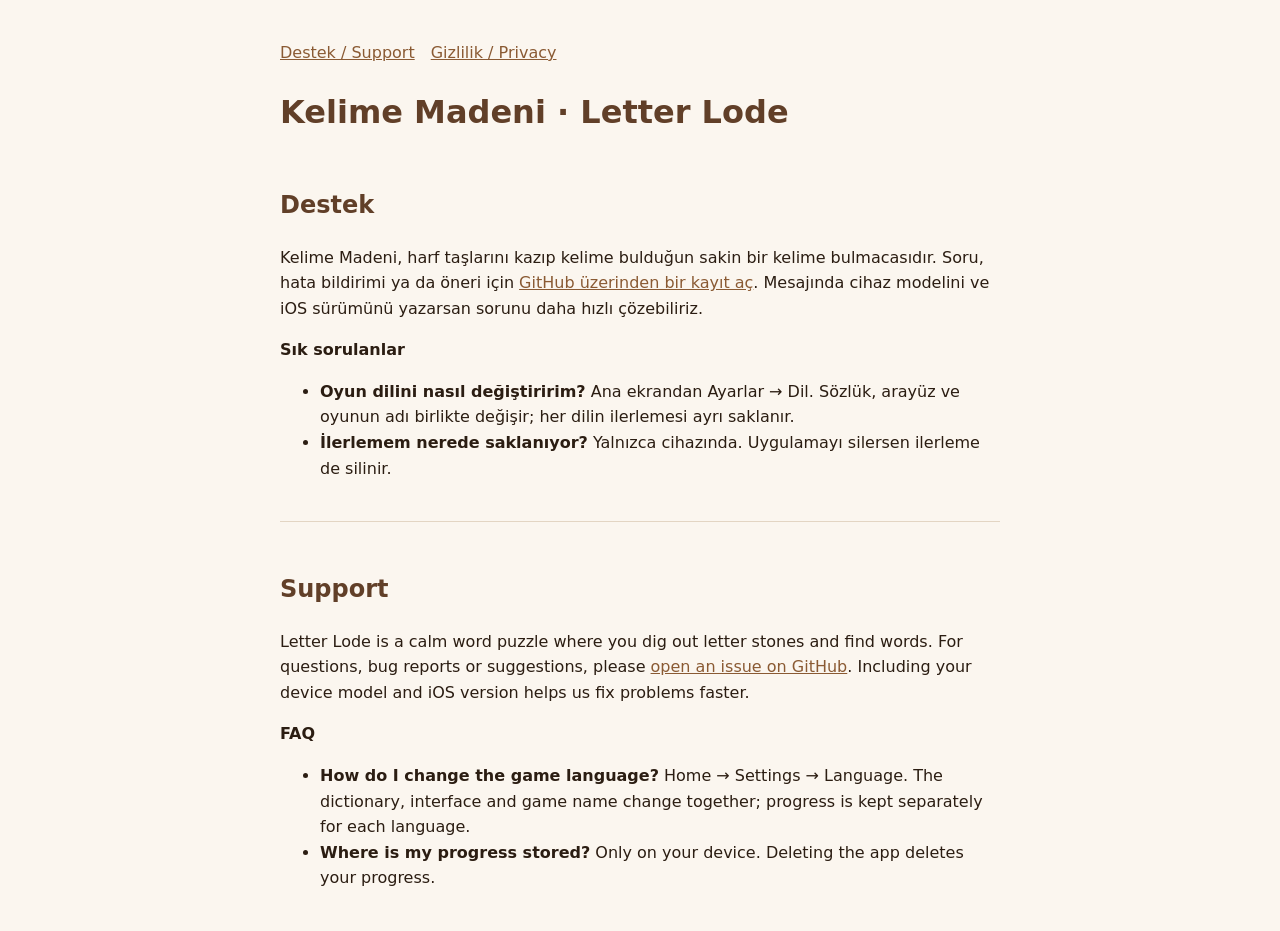
==== index.html @ 884fb62a "Destek ve gizlilik sayfaları (TR/EN)" ====
<!doctype html><html lang="tr"><head><meta charset="utf-8"><meta name="viewport" content="width=device-width,initial-scale=1"><title>Kelime Madeni · Letter Lode — Destek / Support</title><link rel="stylesheet" href="style.css"></head><body>
<nav><a href="index.html">Destek / Support</a><a href="privacy.html">Gizlilik / Privacy</a></nav>
<h1>Kelime Madeni · Letter Lode</h1>
<h2>Destek</h2>
<p>Kelime Madeni, harf taşlarını kazıp kelime bulduğun sakin bir kelime bulmacasıdır. Soru, hata bildirimi ya da öneri için <a href="https://github.com/volkansuner/kelimemadeni-app/issues">GitHub üzerinden bir kayıt aç</a>. Mesajında cihaz modelini ve iOS sürümünü yazarsan sorunu daha hızlı çözebiliriz.</p>
<p><b>Sık sorulanlar</b></p>
<ul><li><b>Oyun dilini nasıl değiştiririm?</b> Ana ekrandan Ayarlar → Dil. Sözlük, arayüz ve oyunun adı birlikte değişir; her dilin ilerlemesi ayrı saklanır.</li>
<li><b>İlerlemem nerede saklanıyor?</b> Yalnızca cihazında. Uygulamayı silersen ilerleme de silinir.</li></ul>
<hr>
<h2>Support</h2>
<p>Letter Lode is a calm word puzzle where you dig out letter stones and find words. For questions, bug reports or suggestions, please <a href="https://github.com/volkansuner/kelimemadeni-app/issues">open an issue on GitHub</a>. Including your device model and iOS version helps us fix problems faster.</p>
<p><b>FAQ</b></p>
<ul><li><b>How do I change the game language?</b> Home → Settings → Language. The dictionary, interface and game name change together; progress is kept separately for each language.</li>
<li><b>Where is my progress stored?</b> Only on your device. Deleting the app deletes your progress.</li></ul>
</body></html>
---- style.css ----
body{font-family:-apple-system,system-ui,sans-serif;max-width:720px;margin:40px auto;padding:0 20px;line-height:1.6;color:#2b1d12;background:#fbf6ef}
h1{color:#613F28}h2{color:#613F28;margin-top:2em}a{color:#8a5a33}nav a{margin-right:1em}hr{border:0;border-top:1px solid #e3d5c3;margin:2.5em 0}
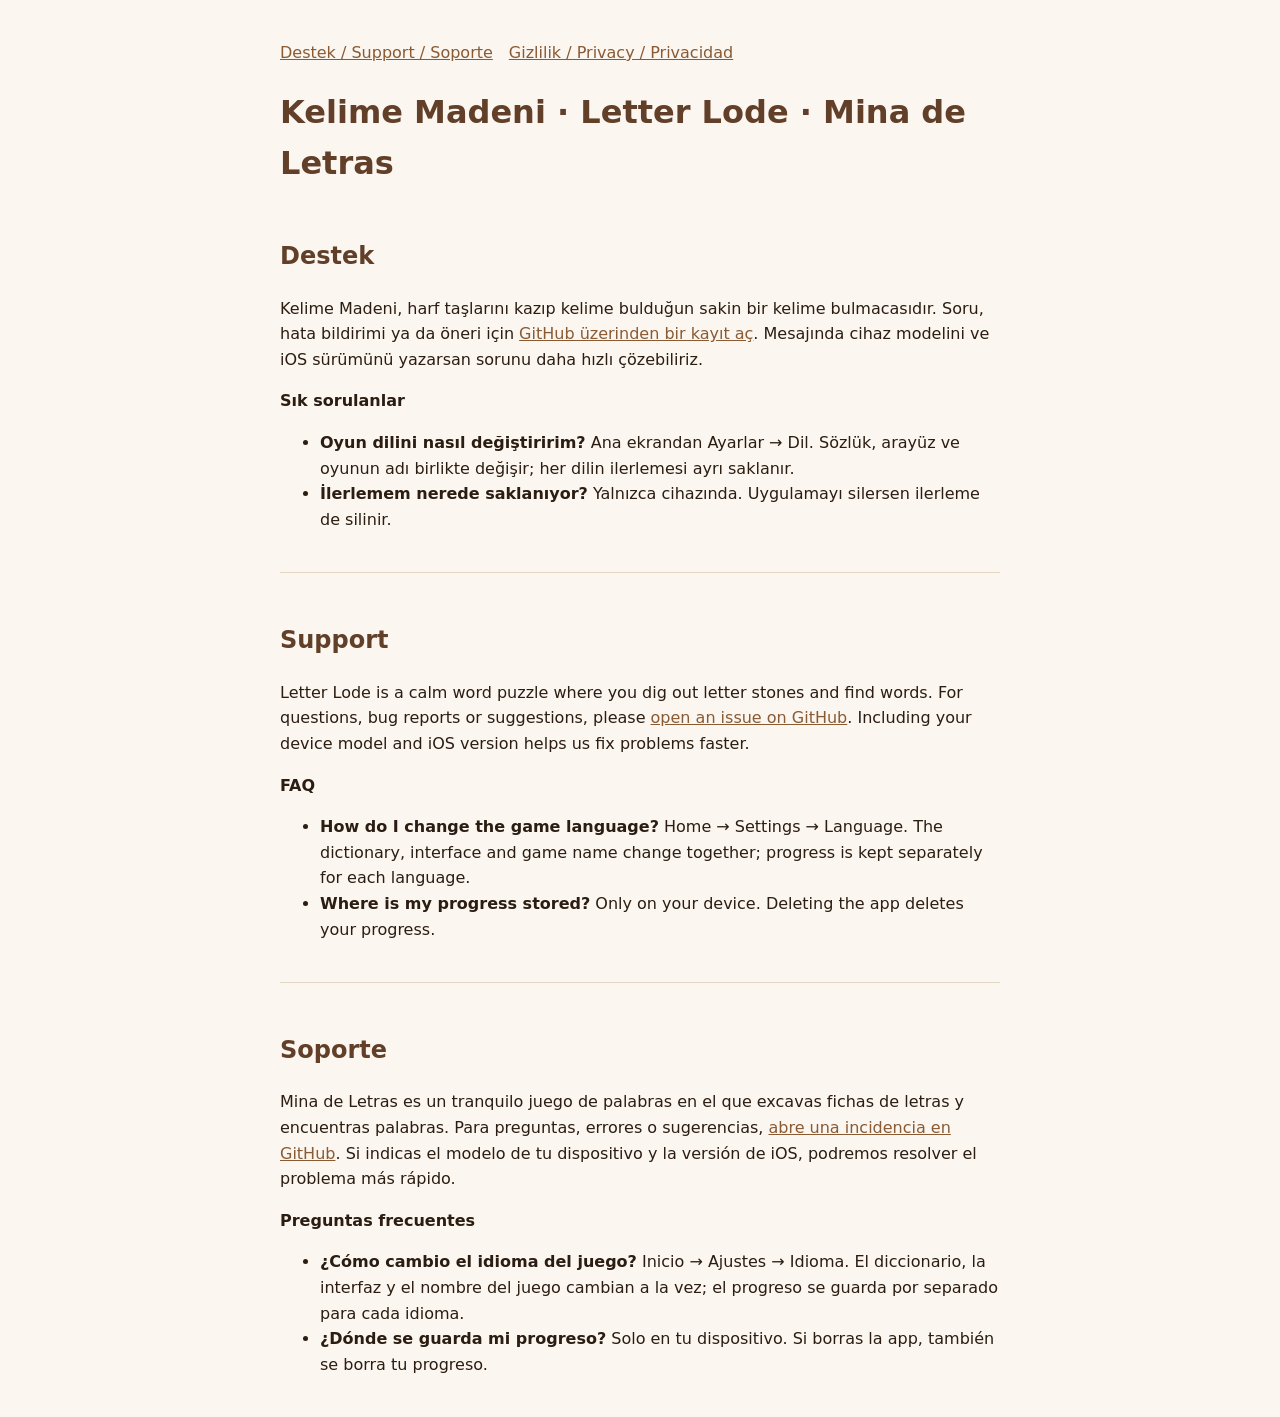
==== commit 540f8400: "İspanyolca destek ve gizlilik bölümleri" ====
--- a/index.html
+++ b/index.html
@@ -1,6 +1,6 @@
-<!doctype html><html lang="tr"><head><meta charset="utf-8"><meta name="viewport" content="width=device-width,initial-scale=1"><title>Kelime Madeni · Letter Lode — Destek / Support</title><link rel="stylesheet" href="style.css"></head><body>
-<nav><a href="index.html">Destek / Support</a><a href="privacy.html">Gizlilik / Privacy</a></nav>
-<h1>Kelime Madeni · Letter Lode</h1>
+<!doctype html><html lang="tr"><head><meta charset="utf-8"><meta name="viewport" content="width=device-width,initial-scale=1"><title>Kelime Madeni · Letter Lode · Mina de Letras — Destek / Support / Soporte</title><link rel="stylesheet" href="style.css"></head><body>
+<nav><a href="index.html">Destek / Support / Soporte</a><a href="privacy.html">Gizlilik / Privacy / Privacidad</a></nav>
+<h1>Kelime Madeni · Letter Lode · Mina de Letras</h1>
 <h2>Destek</h2>
 <p>Kelime Madeni, harf taşlarını kazıp kelime bulduğun sakin bir kelime bulmacasıdır. Soru, hata bildirimi ya da öneri için <a href="https://github.com/volkansuner/kelimemadeni-app/issues">GitHub üzerinden bir kayıt aç</a>. Mesajında cihaz modelini ve iOS sürümünü yazarsan sorunu daha hızlı çözebiliriz.</p>
 <p><b>Sık sorulanlar</b></p>
@@ -12,4 +12,10 @@
 <p><b>FAQ</b></p>
 <ul><li><b>How do I change the game language?</b> Home → Settings → Language. The dictionary, interface and game name change together; progress is kept separately for each language.</li>
 <li><b>Where is my progress stored?</b> Only on your device. Deleting the app deletes your progress.</li></ul>
+<hr>
+<h2 lang="es">Soporte</h2>
+<p lang="es">Mina de Letras es un tranquilo juego de palabras en el que excavas fichas de letras y encuentras palabras. Para preguntas, errores o sugerencias, <a href="https://github.com/volkansuner/kelimemadeni-app/issues">abre una incidencia en GitHub</a>. Si indicas el modelo de tu dispositivo y la versión de iOS, podremos resolver el problema más rápido.</p>
+<p lang="es"><b>Preguntas frecuentes</b></p>
+<ul lang="es"><li><b>¿Cómo cambio el idioma del juego?</b> Inicio → Ajustes → Idioma. El diccionario, la interfaz y el nombre del juego cambian a la vez; el progreso se guarda por separado para cada idioma.</li>
+<li><b>¿Dónde se guarda mi progreso?</b> Solo en tu dispositivo. Si borras la app, también se borra tu progreso.</li></ul>
 </body></html>
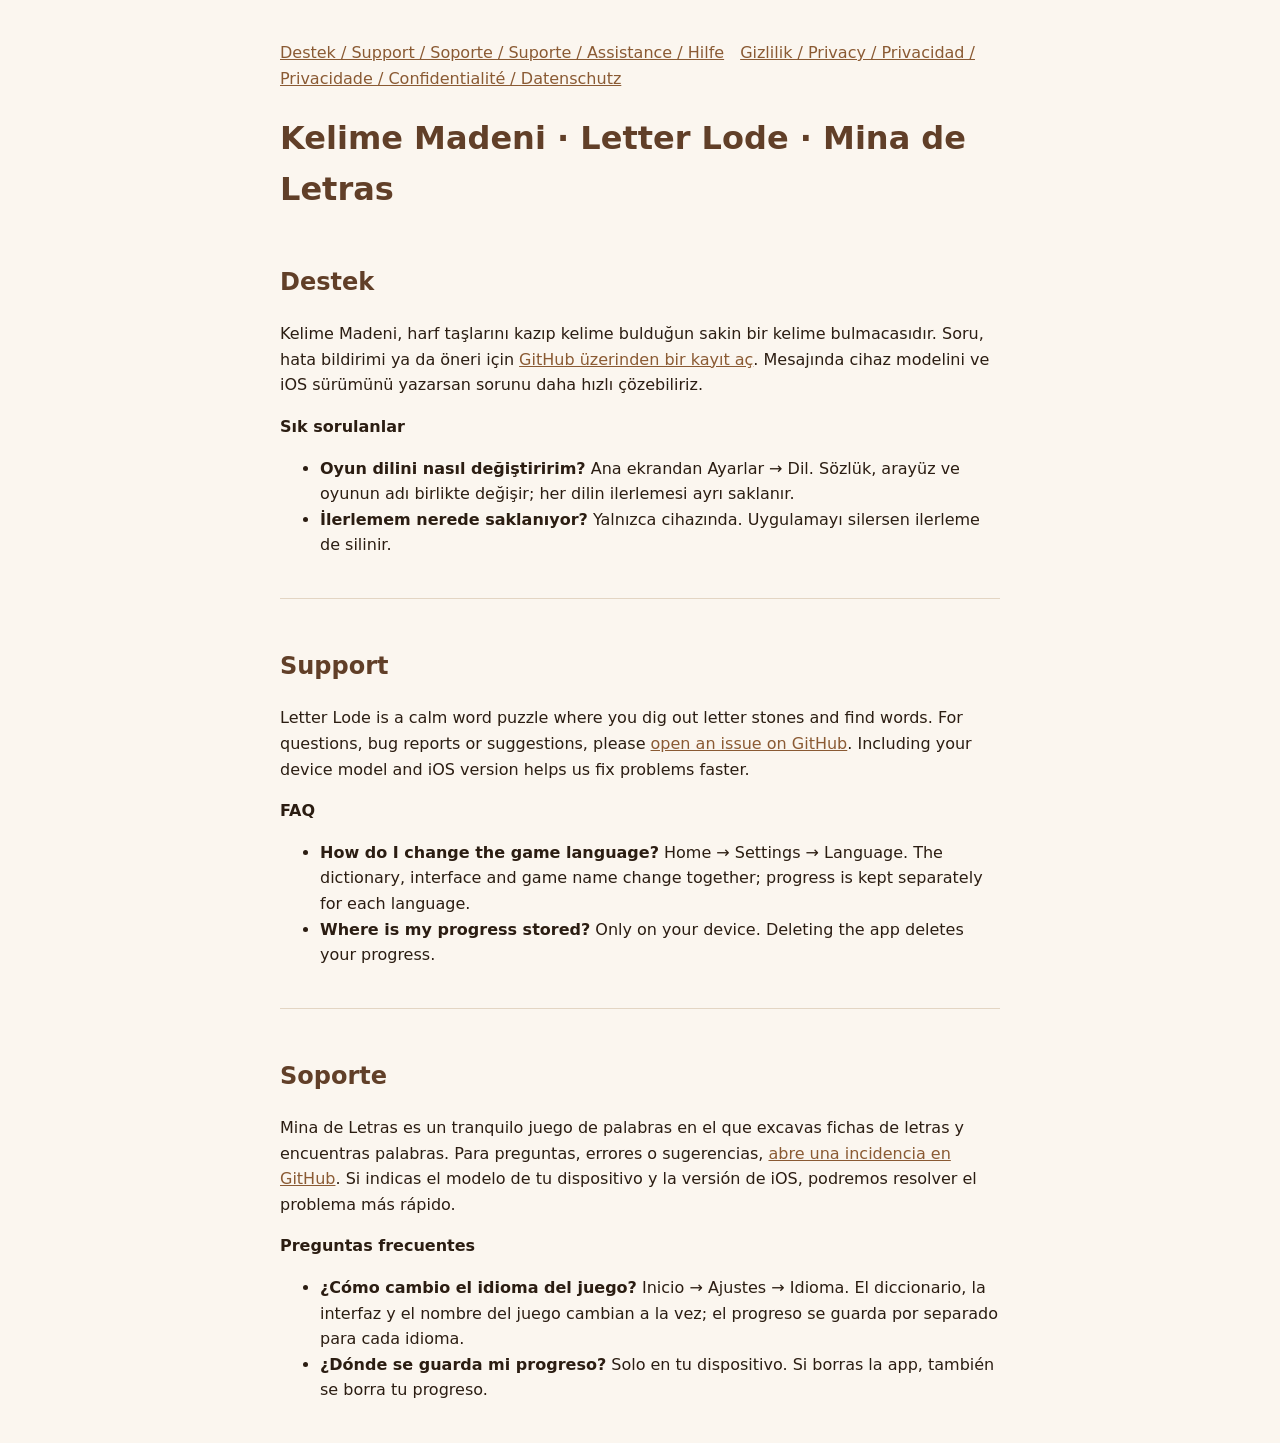
==== commit fb9487d2: "Gizlilik sayfası: analitik ve istatistik anahtarı, PT/FR/DE bölümleri" ====
--- a/index.html
+++ b/index.html
@@ -1,5 +1,5 @@
 <!doctype html><html lang="tr"><head><meta charset="utf-8"><meta name="viewport" content="width=device-width,initial-scale=1"><title>Kelime Madeni · Letter Lode · Mina de Letras — Destek / Support / Soporte</title><link rel="stylesheet" href="style.css"></head><body>
-<nav><a href="index.html">Destek / Support / Soporte</a><a href="privacy.html">Gizlilik / Privacy / Privacidad</a></nav>
+<nav><a href="index.html">Destek / Support / Soporte / Suporte / Assistance / Hilfe</a><a href="privacy.html">Gizlilik / Privacy / Privacidad / Privacidade / Confidentialité / Datenschutz</a></nav>
 <h1>Kelime Madeni · Letter Lode · Mina de Letras</h1>
 <h2>Destek</h2>
 <p>Kelime Madeni, harf taşlarını kazıp kelime bulduğun sakin bir kelime bulmacasıdır. Soru, hata bildirimi ya da öneri için <a href="https://github.com/volkansuner/kelimemadeni-app/issues">GitHub üzerinden bir kayıt aç</a>. Mesajında cihaz modelini ve iOS sürümünü yazarsan sorunu daha hızlı çözebiliriz.</p>
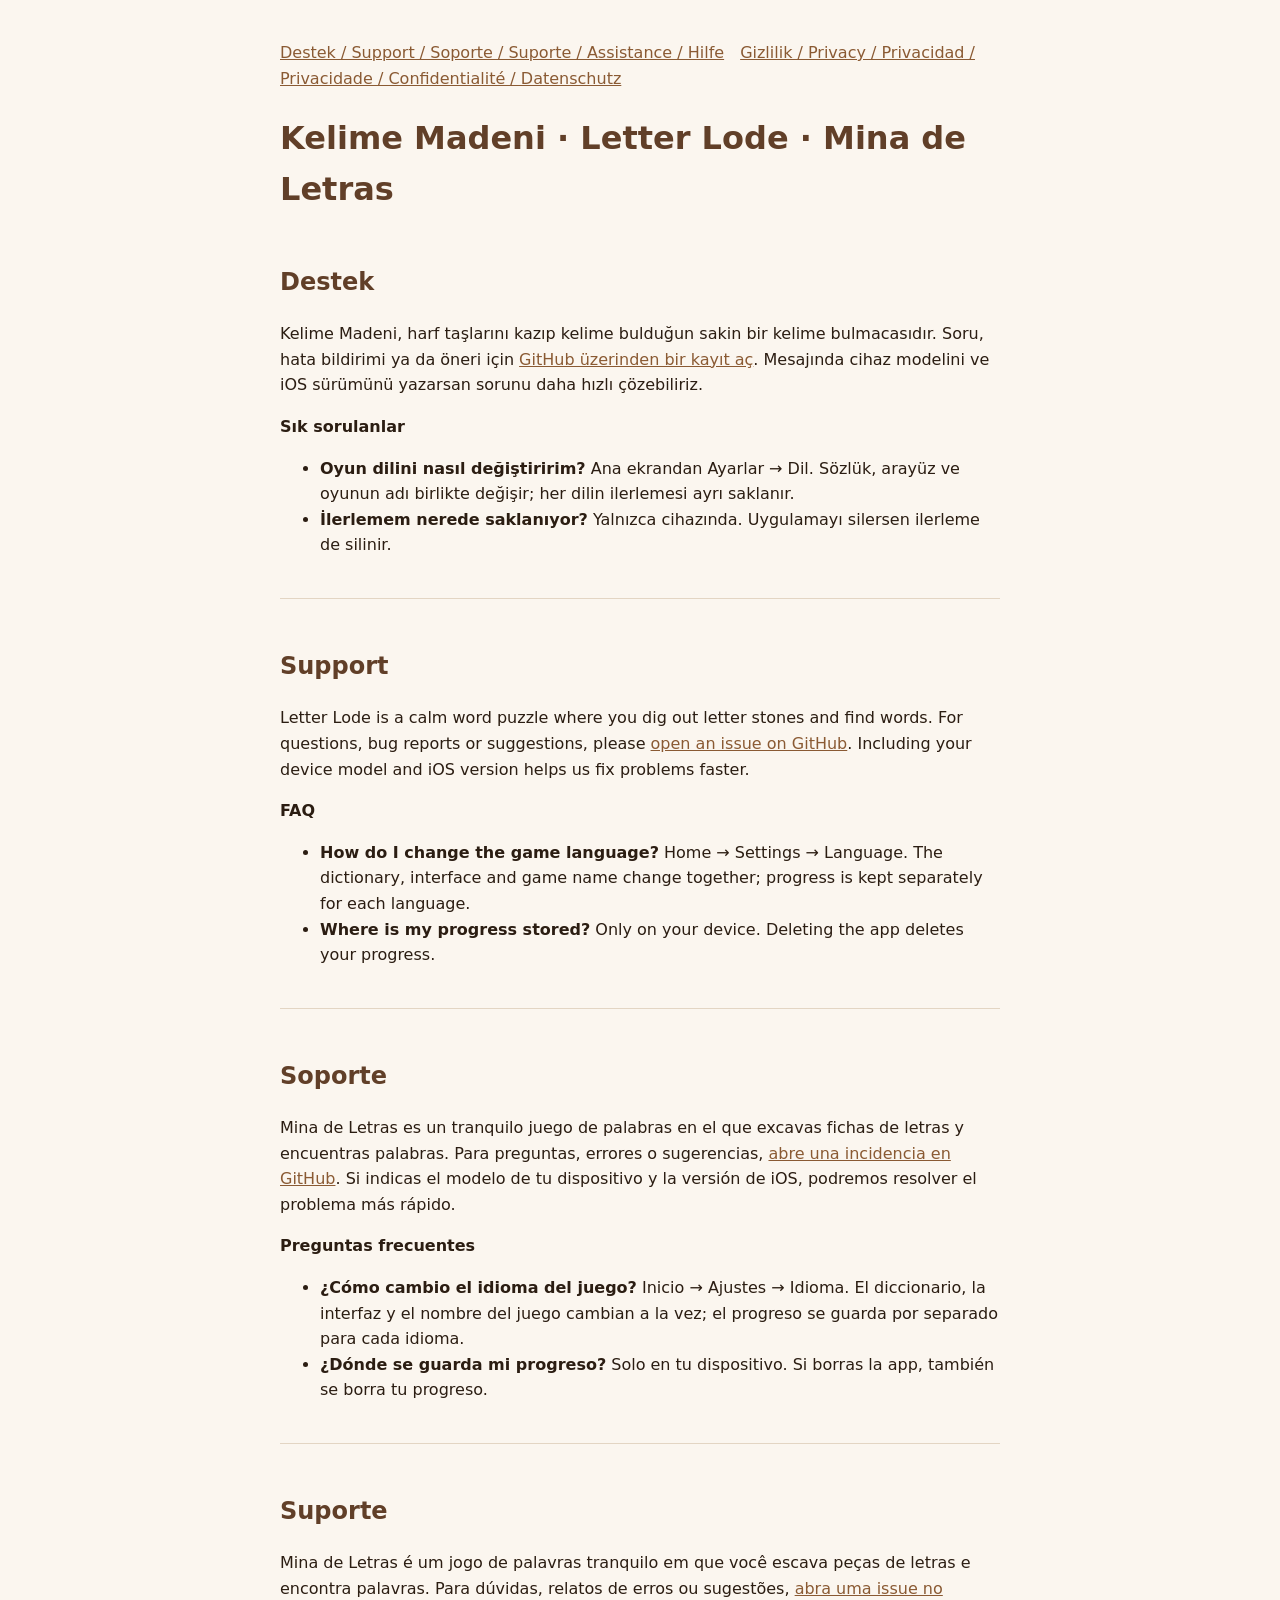
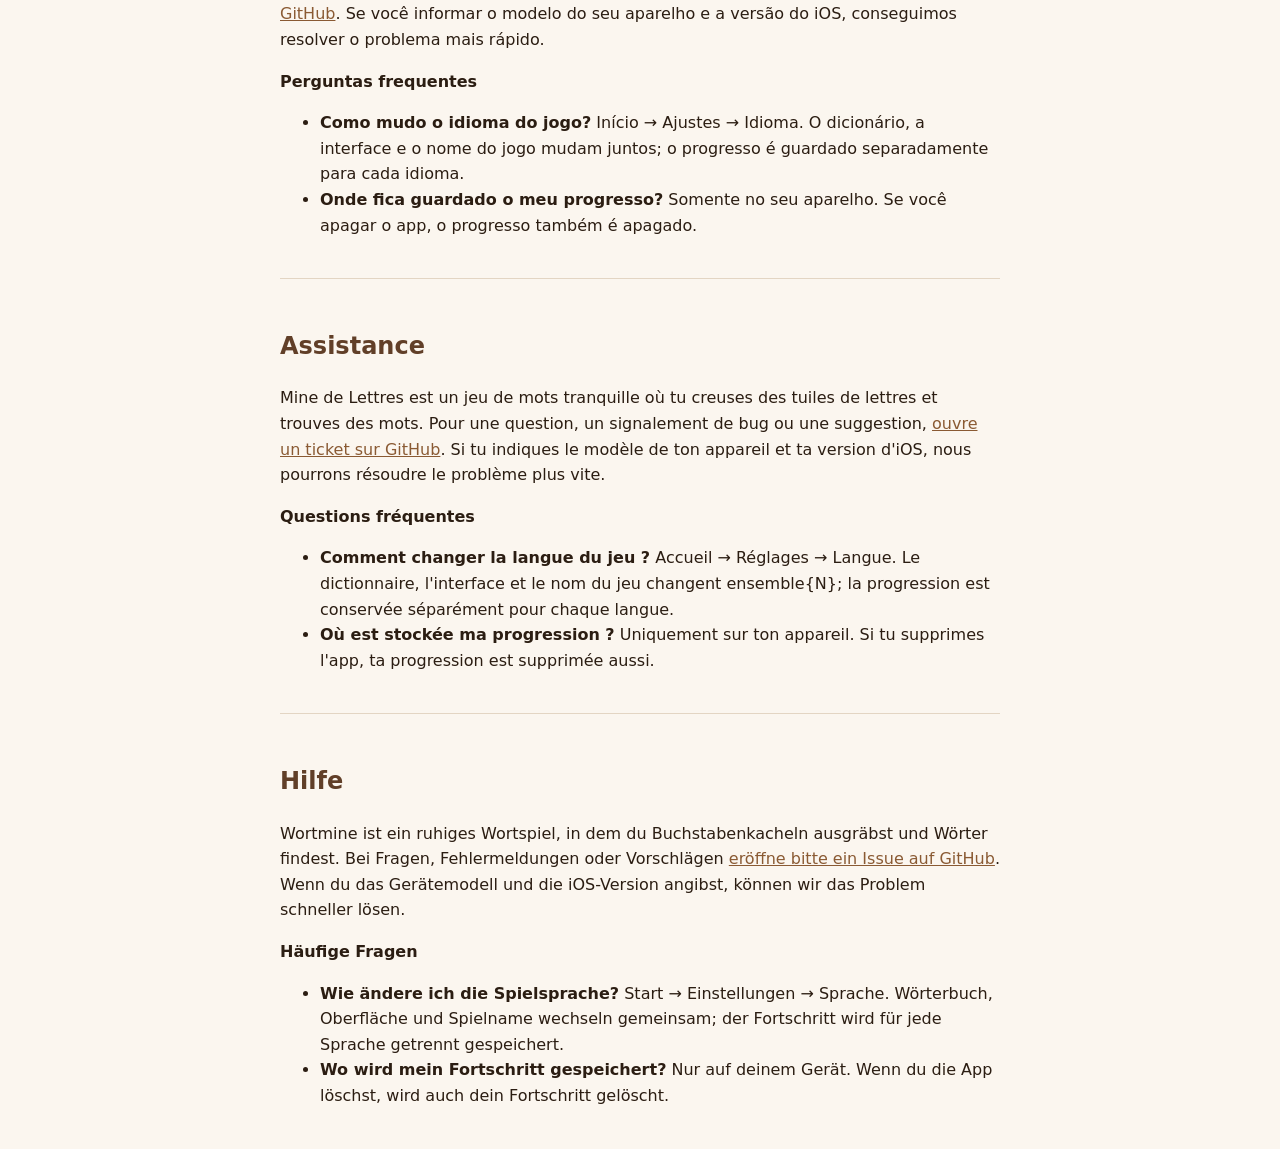
==== commit 88e43e3b: "Destek sayfası: PT/FR/DE bölümleri" ====
--- a/index.html
+++ b/index.html
@@ -1,4 +1,4 @@
-<!doctype html><html lang="tr"><head><meta charset="utf-8"><meta name="viewport" content="width=device-width,initial-scale=1"><title>Kelime Madeni · Letter Lode · Mina de Letras — Destek / Support / Soporte</title><link rel="stylesheet" href="style.css"></head><body>
+<!doctype html><html lang="tr"><head><meta charset="utf-8"><meta name="viewport" content="width=device-width,initial-scale=1"><title>Kelime Madeni · Letter Lode · Mina de Letras · Mine de Lettres · Wortmine — Destek / Support / Soporte / Suporte / Assistance / Hilfe</title><link rel="stylesheet" href="style.css"></head><body>
 <nav><a href="index.html">Destek / Support / Soporte / Suporte / Assistance / Hilfe</a><a href="privacy.html">Gizlilik / Privacy / Privacidad / Privacidade / Confidentialité / Datenschutz</a></nav>
 <h1>Kelime Madeni · Letter Lode · Mina de Letras</h1>
 <h2>Destek</h2>
@@ -18,4 +18,22 @@
 <p lang="es"><b>Preguntas frecuentes</b></p>
 <ul lang="es"><li><b>¿Cómo cambio el idioma del juego?</b> Inicio → Ajustes → Idioma. El diccionario, la interfaz y el nombre del juego cambian a la vez; el progreso se guarda por separado para cada idioma.</li>
 <li><b>¿Dónde se guarda mi progreso?</b> Solo en tu dispositivo. Si borras la app, también se borra tu progreso.</li></ul>
+<hr>
+<h2 lang="pt">Suporte</h2>
+<p lang="pt">Mina de Letras é um jogo de palavras tranquilo em que você escava peças de letras e encontra palavras. Para dúvidas, relatos de erros ou sugestões, <a href="https://github.com/volkansuner/kelimemadeni-app/issues">abra uma issue no GitHub</a>. Se você informar o modelo do seu aparelho e a versão do iOS, conseguimos resolver o problema mais rápido.</p>
+<p lang="pt"><b>Perguntas frequentes</b></p>
+<ul lang="pt"><li><b>Como mudo o idioma do jogo?</b> Início → Ajustes → Idioma. O dicionário, a interface e o nome do jogo mudam juntos; o progresso é guardado separadamente para cada idioma.</li>
+<li><b>Onde fica guardado o meu progresso?</b> Somente no seu aparelho. Se você apagar o app, o progresso também é apagado.</li></ul>
+<hr>
+<h2 lang="fr">Assistance</h2>
+<p lang="fr">Mine de Lettres est un jeu de mots tranquille où tu creuses des tuiles de lettres et trouves des mots. Pour une question, un signalement de bug ou une suggestion, <a href="https://github.com/volkansuner/kelimemadeni-app/issues">ouvre un ticket sur GitHub</a>. Si tu indiques le modèle de ton appareil et ta version d'iOS, nous pourrons résoudre le problème plus vite.</p>
+<p lang="fr"><b>Questions fréquentes</b></p>
+<ul lang="fr"><li><b>Comment changer la langue du jeu ?</b> Accueil → Réglages → Langue. Le dictionnaire, l'interface et le nom du jeu changent ensemble{N}; la progression est conservée séparément pour chaque langue.</li>
+<li><b>Où est stockée ma progression ?</b> Uniquement sur ton appareil. Si tu supprimes l'app, ta progression est supprimée aussi.</li></ul>
+<hr>
+<h2 lang="de">Hilfe</h2>
+<p lang="de">Wortmine ist ein ruhiges Wortspiel, in dem du Buchstabenkacheln ausgräbst und Wörter findest. Bei Fragen, Fehlermeldungen oder Vorschlägen <a href="https://github.com/volkansuner/kelimemadeni-app/issues">eröffne bitte ein Issue auf GitHub</a>. Wenn du das Gerätemodell und die iOS-Version angibst, können wir das Problem schneller lösen.</p>
+<p lang="de"><b>Häufige Fragen</b></p>
+<ul lang="de"><li><b>Wie ändere ich die Spielsprache?</b> Start → Einstellungen → Sprache. Wörterbuch, Oberfläche und Spielname wechseln gemeinsam; der Fortschritt wird für jede Sprache getrennt gespeichert.</li>
+<li><b>Wo wird mein Fortschritt gespeichert?</b> Nur auf deinem Gerät. Wenn du die App löschst, wird auch dein Fortschritt gelöscht.</li></ul>
 </body></html>
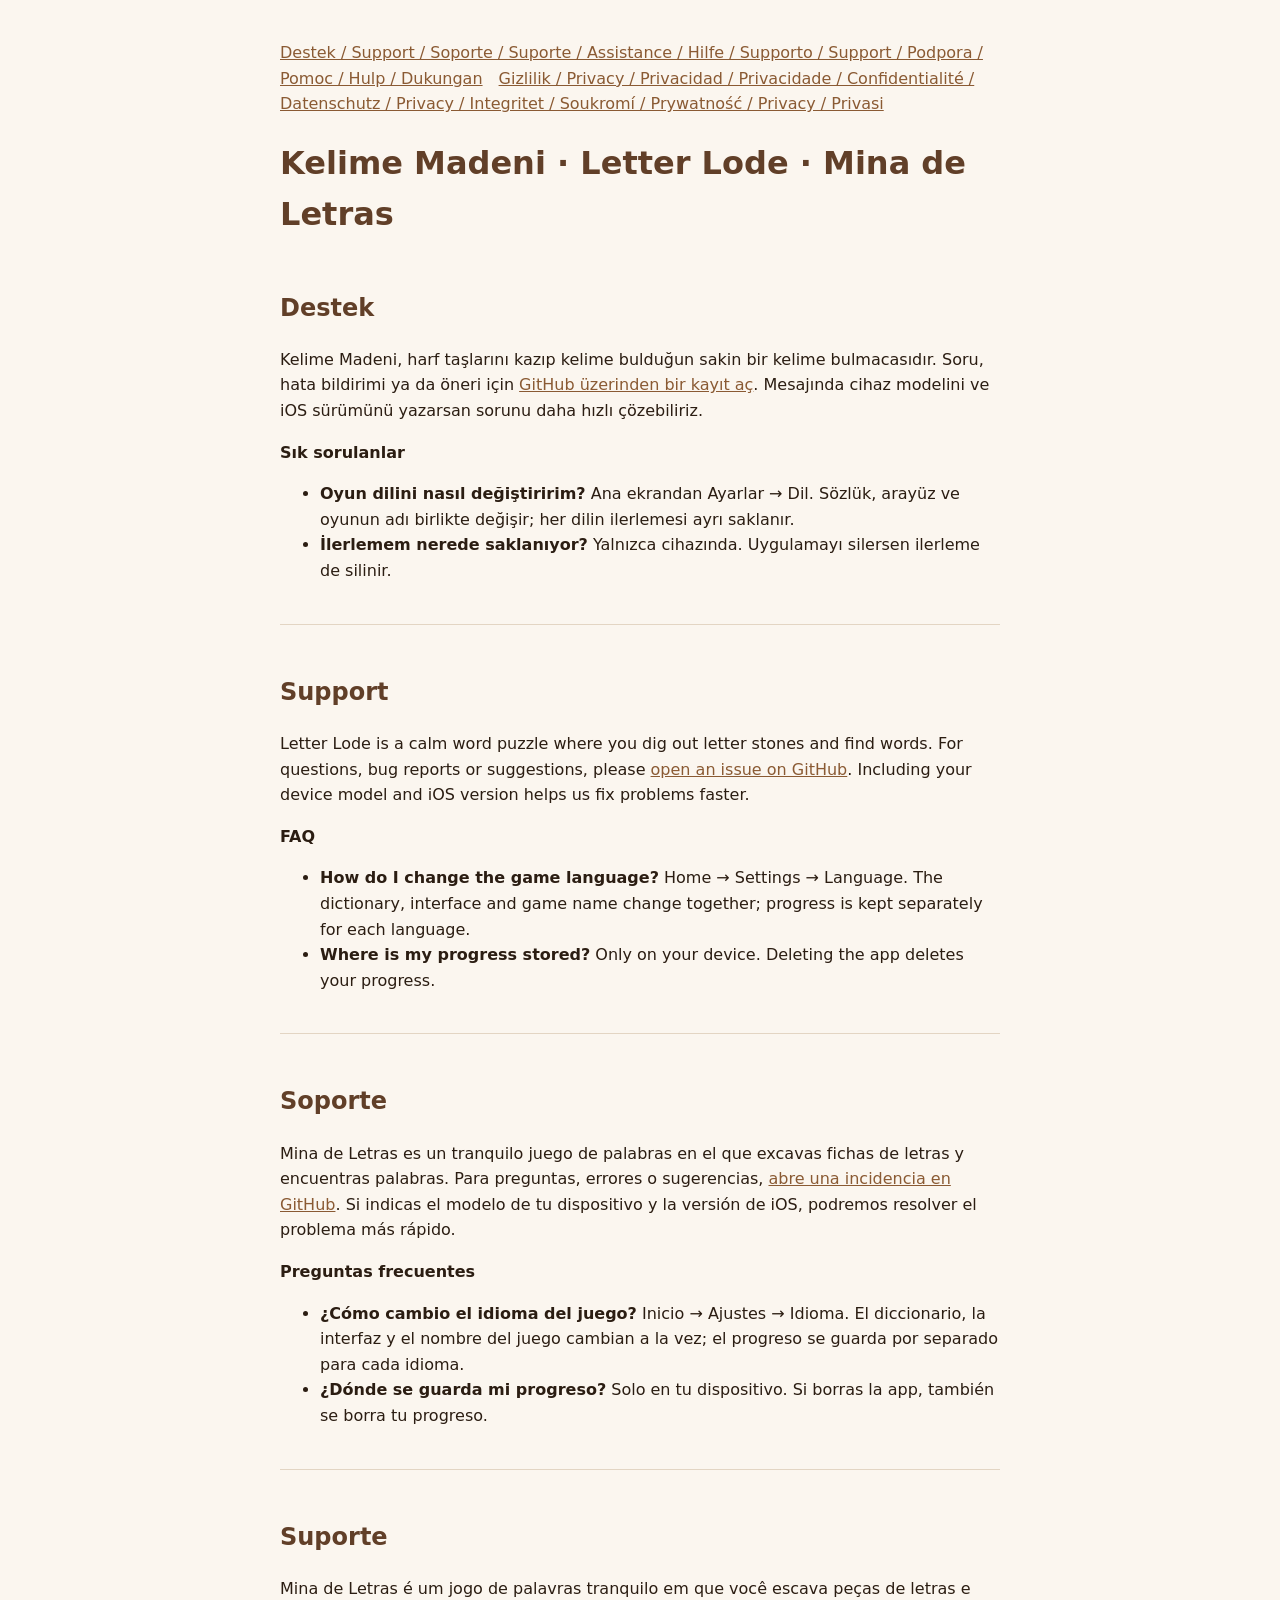
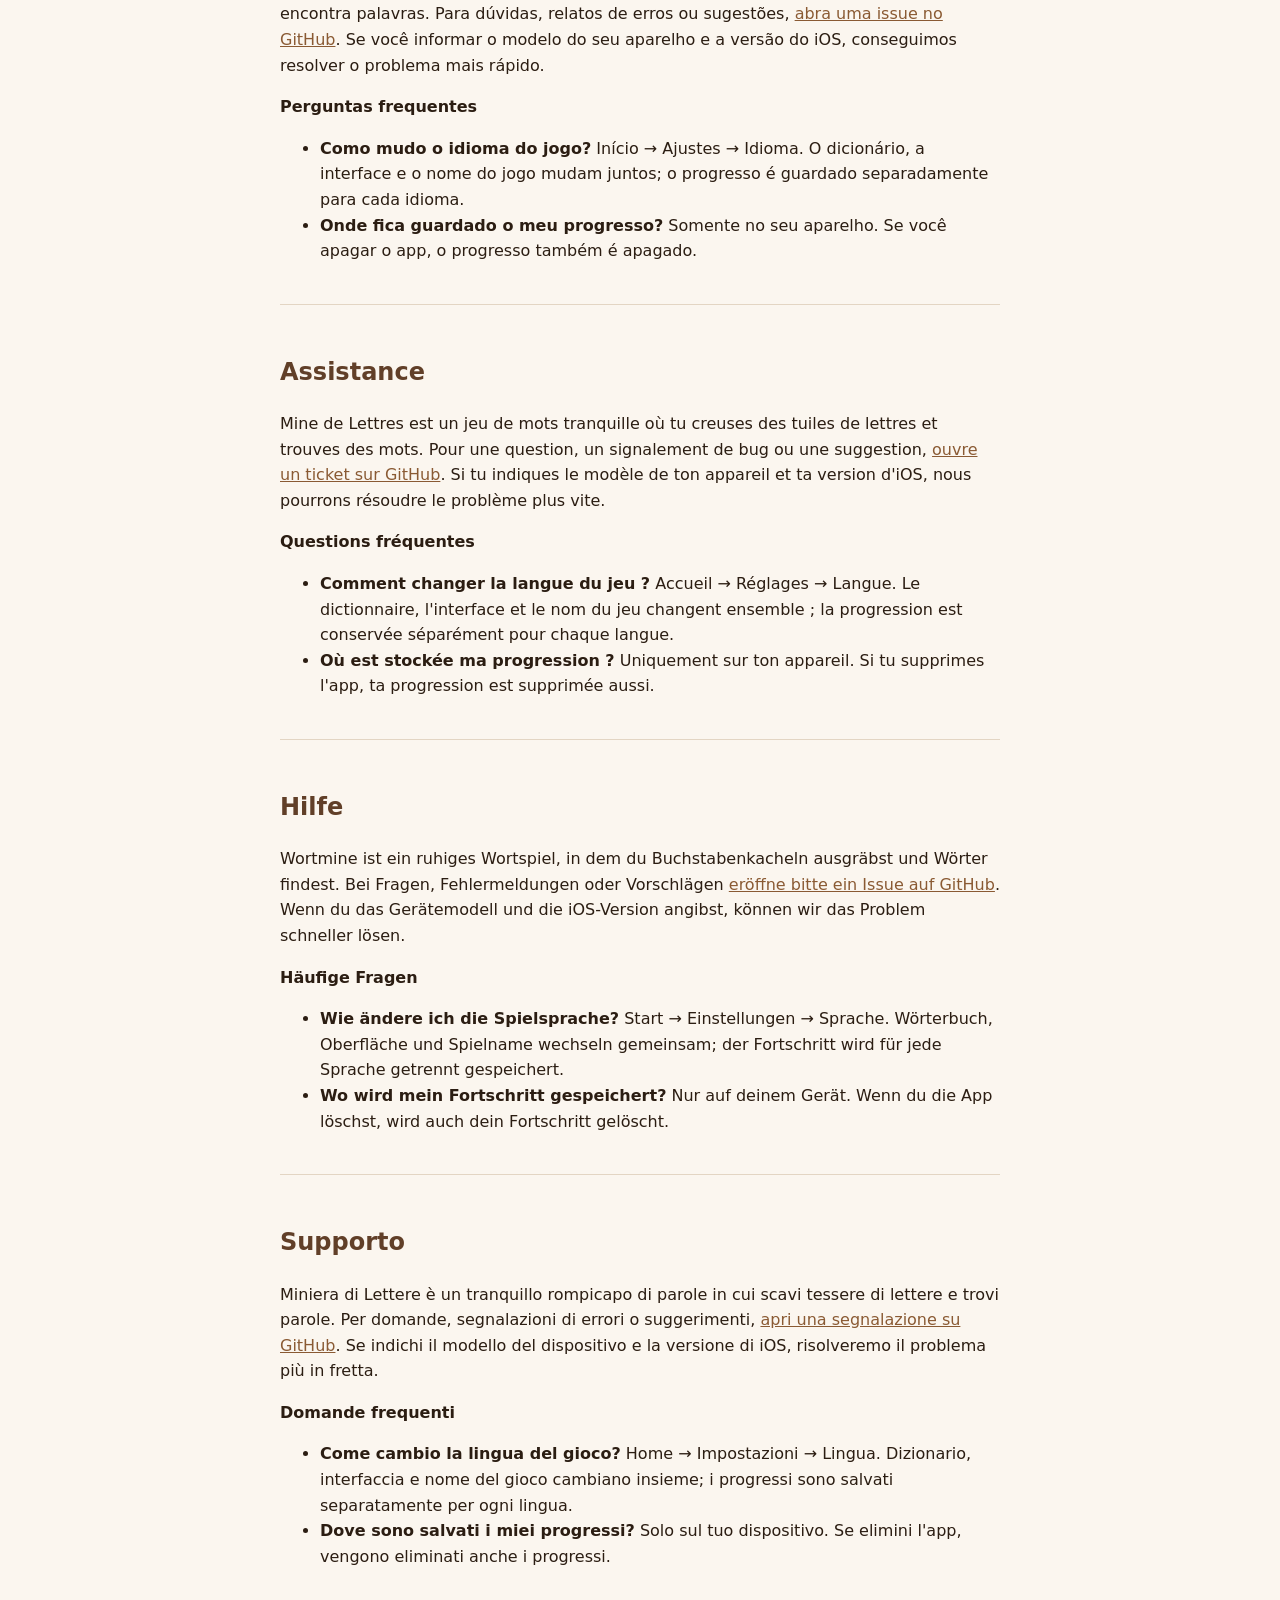
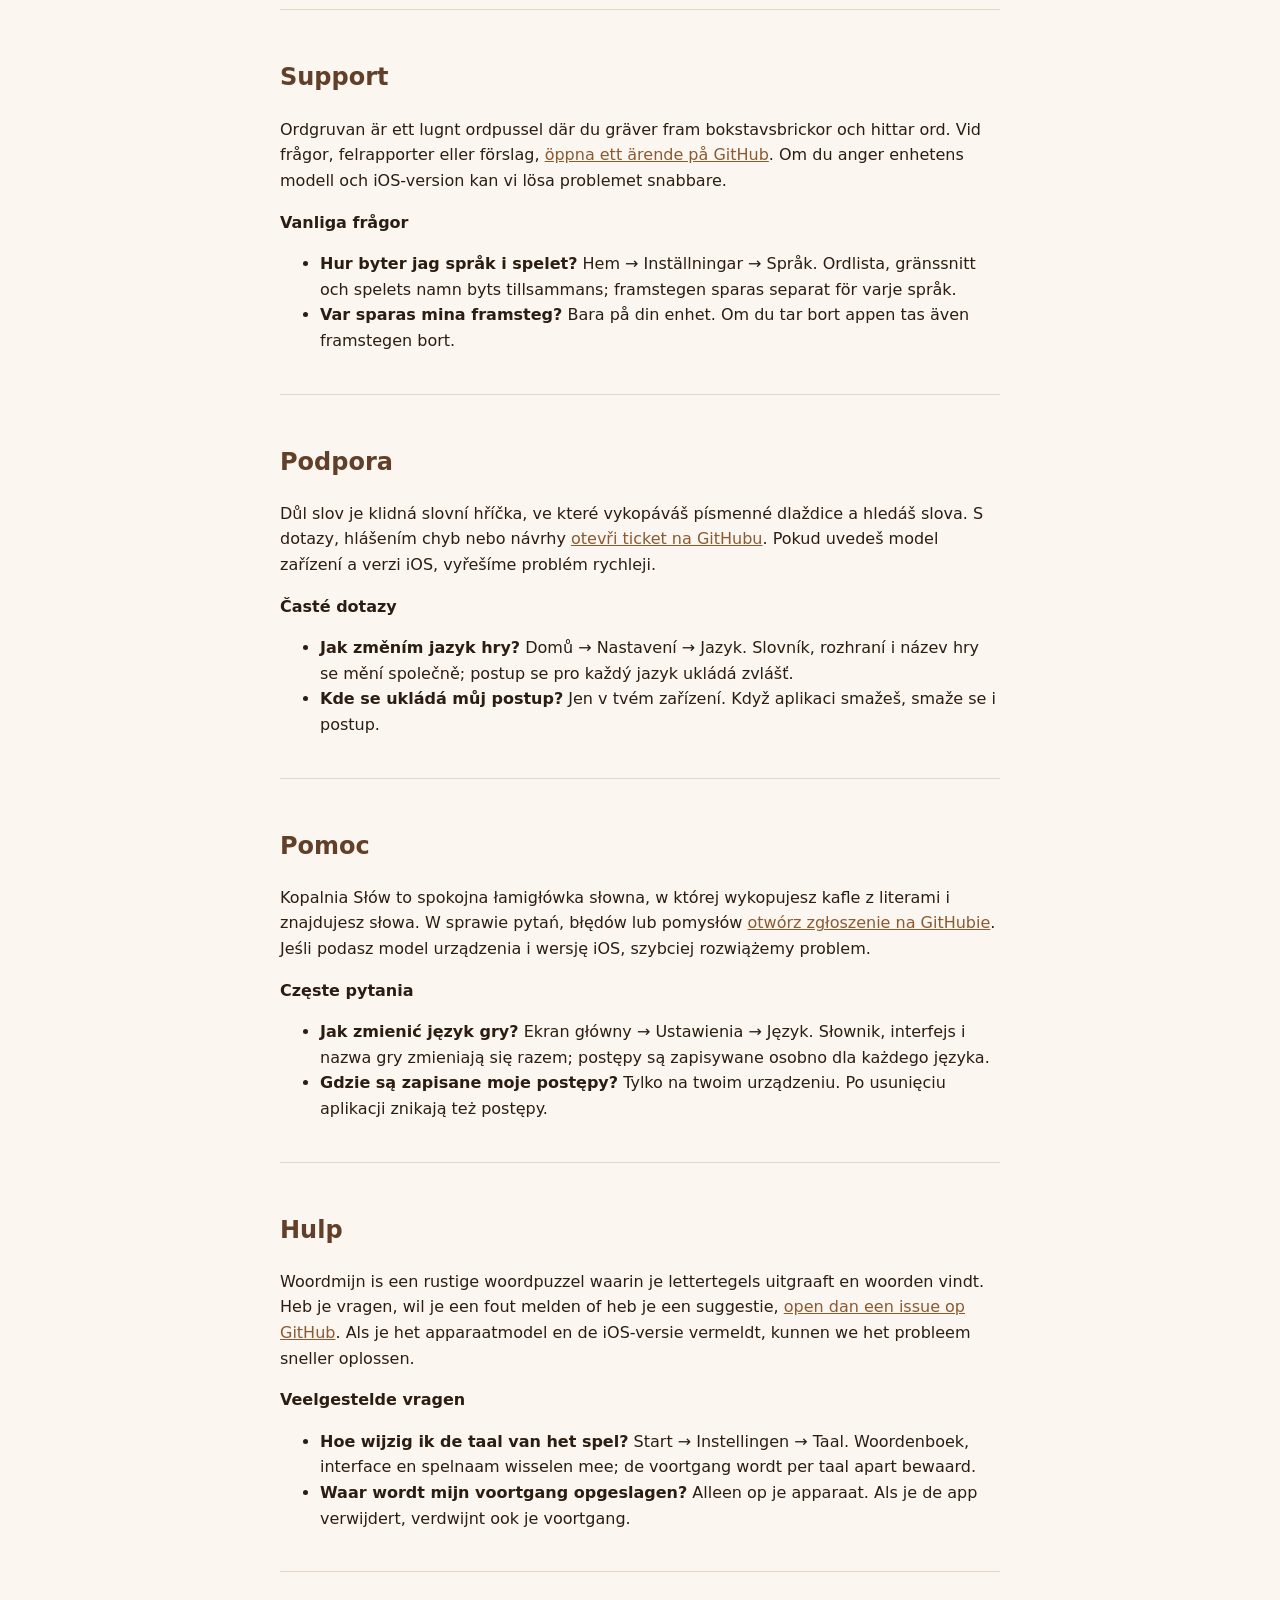
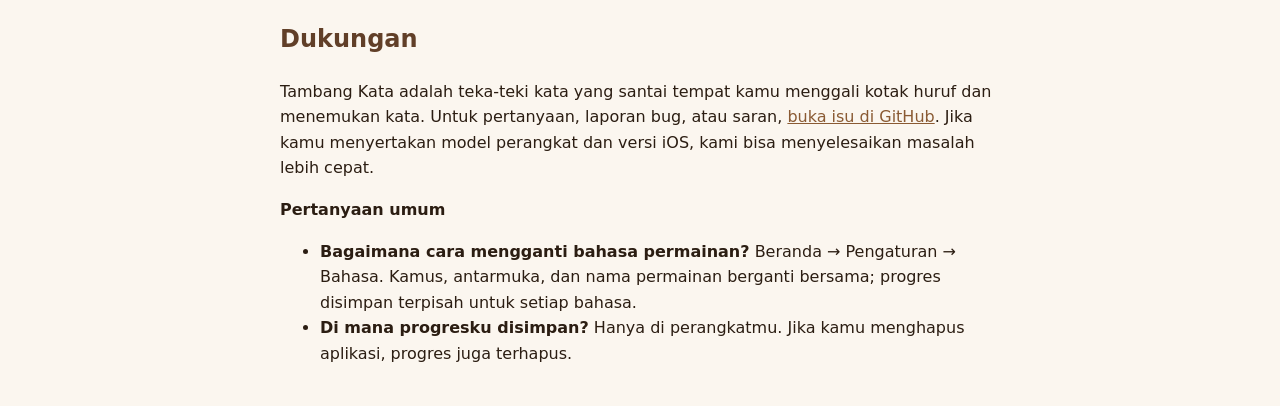
==== commit 560d5659: "Gizlilik ve destek sayfası: IT/SV/CS/PL/NL/ID bölümleri, 12 dil gezinme" ====
--- a/index.html
+++ b/index.html
@@ -1,5 +1,5 @@
-<!doctype html><html lang="tr"><head><meta charset="utf-8"><meta name="viewport" content="width=device-width,initial-scale=1"><title>Kelime Madeni · Letter Lode · Mina de Letras · Mine de Lettres · Wortmine — Destek / Support / Soporte / Suporte / Assistance / Hilfe</title><link rel="stylesheet" href="style.css"></head><body>
-<nav><a href="index.html">Destek / Support / Soporte / Suporte / Assistance / Hilfe</a><a href="privacy.html">Gizlilik / Privacy / Privacidad / Privacidade / Confidentialité / Datenschutz</a></nav>
+<!doctype html><html lang="tr"><head><meta charset="utf-8"><meta name="viewport" content="width=device-width,initial-scale=1"><title>Kelime Madeni · Letter Lode · Mina de Letras · Mine de Lettres · Wortmine · Miniera di Lettere · Ordgruvan · Důl slov · Kopalnia Słów · Woordmijn · Tambang Kata — Destek / Support / Soporte / Suporte / Assistance / Hilfe / Supporto / Support / Podpora / Pomoc / Hulp / Dukungan</title><link rel="stylesheet" href="style.css"></head><body>
+<nav><a href="index.html">Destek / Support / Soporte / Suporte / Assistance / Hilfe / Supporto / Support / Podpora / Pomoc / Hulp / Dukungan</a><a href="privacy.html">Gizlilik / Privacy / Privacidad / Privacidade / Confidentialité / Datenschutz / Privacy / Integritet / Soukromí / Prywatność / Privacy / Privasi</a></nav>
 <h1>Kelime Madeni · Letter Lode · Mina de Letras</h1>
 <h2>Destek</h2>
 <p>Kelime Madeni, harf taşlarını kazıp kelime bulduğun sakin bir kelime bulmacasıdır. Soru, hata bildirimi ya da öneri için <a href="https://github.com/volkansuner/kelimemadeni-app/issues">GitHub üzerinden bir kayıt aç</a>. Mesajında cihaz modelini ve iOS sürümünü yazarsan sorunu daha hızlı çözebiliriz.</p>
@@ -28,7 +28,7 @@
 <h2 lang="fr">Assistance</h2>
 <p lang="fr">Mine de Lettres est un jeu de mots tranquille où tu creuses des tuiles de lettres et trouves des mots. Pour une question, un signalement de bug ou une suggestion, <a href="https://github.com/volkansuner/kelimemadeni-app/issues">ouvre un ticket sur GitHub</a>. Si tu indiques le modèle de ton appareil et ta version d'iOS, nous pourrons résoudre le problème plus vite.</p>
 <p lang="fr"><b>Questions fréquentes</b></p>
-<ul lang="fr"><li><b>Comment changer la langue du jeu ?</b> Accueil → Réglages → Langue. Le dictionnaire, l'interface et le nom du jeu changent ensemble{N}; la progression est conservée séparément pour chaque langue.</li>
+<ul lang="fr"><li><b>Comment changer la langue du jeu ?</b> Accueil → Réglages → Langue. Le dictionnaire, l'interface et le nom du jeu changent ensemble ; la progression est conservée séparément pour chaque langue.</li>
 <li><b>Où est stockée ma progression ?</b> Uniquement sur ton appareil. Si tu supprimes l'app, ta progression est supprimée aussi.</li></ul>
 <hr>
 <h2 lang="de">Hilfe</h2>
@@ -36,4 +36,40 @@
 <p lang="de"><b>Häufige Fragen</b></p>
 <ul lang="de"><li><b>Wie ändere ich die Spielsprache?</b> Start → Einstellungen → Sprache. Wörterbuch, Oberfläche und Spielname wechseln gemeinsam; der Fortschritt wird für jede Sprache getrennt gespeichert.</li>
 <li><b>Wo wird mein Fortschritt gespeichert?</b> Nur auf deinem Gerät. Wenn du die App löschst, wird auch dein Fortschritt gelöscht.</li></ul>
+<hr>
+<h2 lang="it">Supporto</h2>
+<p lang="it">Miniera di Lettere è un tranquillo rompicapo di parole in cui scavi tessere di lettere e trovi parole. Per domande, segnalazioni di errori o suggerimenti, <a href="https://github.com/volkansuner/kelimemadeni-app/issues">apri una segnalazione su GitHub</a>. Se indichi il modello del dispositivo e la versione di iOS, risolveremo il problema più in fretta.</p>
+<p lang="it"><b>Domande frequenti</b></p>
+<ul lang="it"><li><b>Come cambio la lingua del gioco?</b> Home → Impostazioni → Lingua. Dizionario, interfaccia e nome del gioco cambiano insieme; i progressi sono salvati separatamente per ogni lingua.</li>
+<li><b>Dove sono salvati i miei progressi?</b> Solo sul tuo dispositivo. Se elimini l'app, vengono eliminati anche i progressi.</li></ul>
+<hr>
+<h2 lang="sv">Support</h2>
+<p lang="sv">Ordgruvan är ett lugnt ordpussel där du gräver fram bokstavsbrickor och hittar ord. Vid frågor, felrapporter eller förslag, <a href="https://github.com/volkansuner/kelimemadeni-app/issues">öppna ett ärende på GitHub</a>. Om du anger enhetens modell och iOS-version kan vi lösa problemet snabbare.</p>
+<p lang="sv"><b>Vanliga frågor</b></p>
+<ul lang="sv"><li><b>Hur byter jag språk i spelet?</b> Hem → Inställningar → Språk. Ordlista, gränssnitt och spelets namn byts tillsammans; framstegen sparas separat för varje språk.</li>
+<li><b>Var sparas mina framsteg?</b> Bara på din enhet. Om du tar bort appen tas även framstegen bort.</li></ul>
+<hr>
+<h2 lang="cs">Podpora</h2>
+<p lang="cs">Důl slov je klidná slovní hříčka, ve které vykopáváš písmenné dlaždice a hledáš slova. S dotazy, hlášením chyb nebo návrhy <a href="https://github.com/volkansuner/kelimemadeni-app/issues">otevři ticket na GitHubu</a>. Pokud uvedeš model zařízení a verzi iOS, vyřešíme problém rychleji.</p>
+<p lang="cs"><b>Časté dotazy</b></p>
+<ul lang="cs"><li><b>Jak změním jazyk hry?</b> Domů → Nastavení → Jazyk. Slovník, rozhraní i název hry se mění společně; postup se pro každý jazyk ukládá zvlášť.</li>
+<li><b>Kde se ukládá můj postup?</b> Jen v tvém zařízení. Když aplikaci smažeš, smaže se i postup.</li></ul>
+<hr>
+<h2 lang="pl">Pomoc</h2>
+<p lang="pl">Kopalnia Słów to spokojna łamigłówka słowna, w której wykopujesz kafle z literami i znajdujesz słowa. W sprawie pytań, błędów lub pomysłów <a href="https://github.com/volkansuner/kelimemadeni-app/issues">otwórz zgłoszenie na GitHubie</a>. Jeśli podasz model urządzenia i wersję iOS, szybciej rozwiążemy problem.</p>
+<p lang="pl"><b>Częste pytania</b></p>
+<ul lang="pl"><li><b>Jak zmienić język gry?</b> Ekran główny → Ustawienia → Język. Słownik, interfejs i nazwa gry zmieniają się razem; postępy są zapisywane osobno dla każdego języka.</li>
+<li><b>Gdzie są zapisane moje postępy?</b> Tylko na twoim urządzeniu. Po usunięciu aplikacji znikają też postępy.</li></ul>
+<hr>
+<h2 lang="nl">Hulp</h2>
+<p lang="nl">Woordmijn is een rustige woordpuzzel waarin je lettertegels uitgraaft en woorden vindt. Heb je vragen, wil je een fout melden of heb je een suggestie, <a href="https://github.com/volkansuner/kelimemadeni-app/issues">open dan een issue op GitHub</a>. Als je het apparaatmodel en de iOS-versie vermeldt, kunnen we het probleem sneller oplossen.</p>
+<p lang="nl"><b>Veelgestelde vragen</b></p>
+<ul lang="nl"><li><b>Hoe wijzig ik de taal van het spel?</b> Start → Instellingen → Taal. Woordenboek, interface en spelnaam wisselen mee; de voortgang wordt per taal apart bewaard.</li>
+<li><b>Waar wordt mijn voortgang opgeslagen?</b> Alleen op je apparaat. Als je de app verwijdert, verdwijnt ook je voortgang.</li></ul>
+<hr>
+<h2 lang="id">Dukungan</h2>
+<p lang="id">Tambang Kata adalah teka-teki kata yang santai tempat kamu menggali kotak huruf dan menemukan kata. Untuk pertanyaan, laporan bug, atau saran, <a href="https://github.com/volkansuner/kelimemadeni-app/issues">buka isu di GitHub</a>. Jika kamu menyertakan model perangkat dan versi iOS, kami bisa menyelesaikan masalah lebih cepat.</p>
+<p lang="id"><b>Pertanyaan umum</b></p>
+<ul lang="id"><li><b>Bagaimana cara mengganti bahasa permainan?</b> Beranda → Pengaturan → Bahasa. Kamus, antarmuka, dan nama permainan berganti bersama; progres disimpan terpisah untuk setiap bahasa.</li>
+<li><b>Di mana progresku disimpan?</b> Hanya di perangkatmu. Jika kamu menghapus aplikasi, progres juga terhapus.</li></ul>
 </body></html>
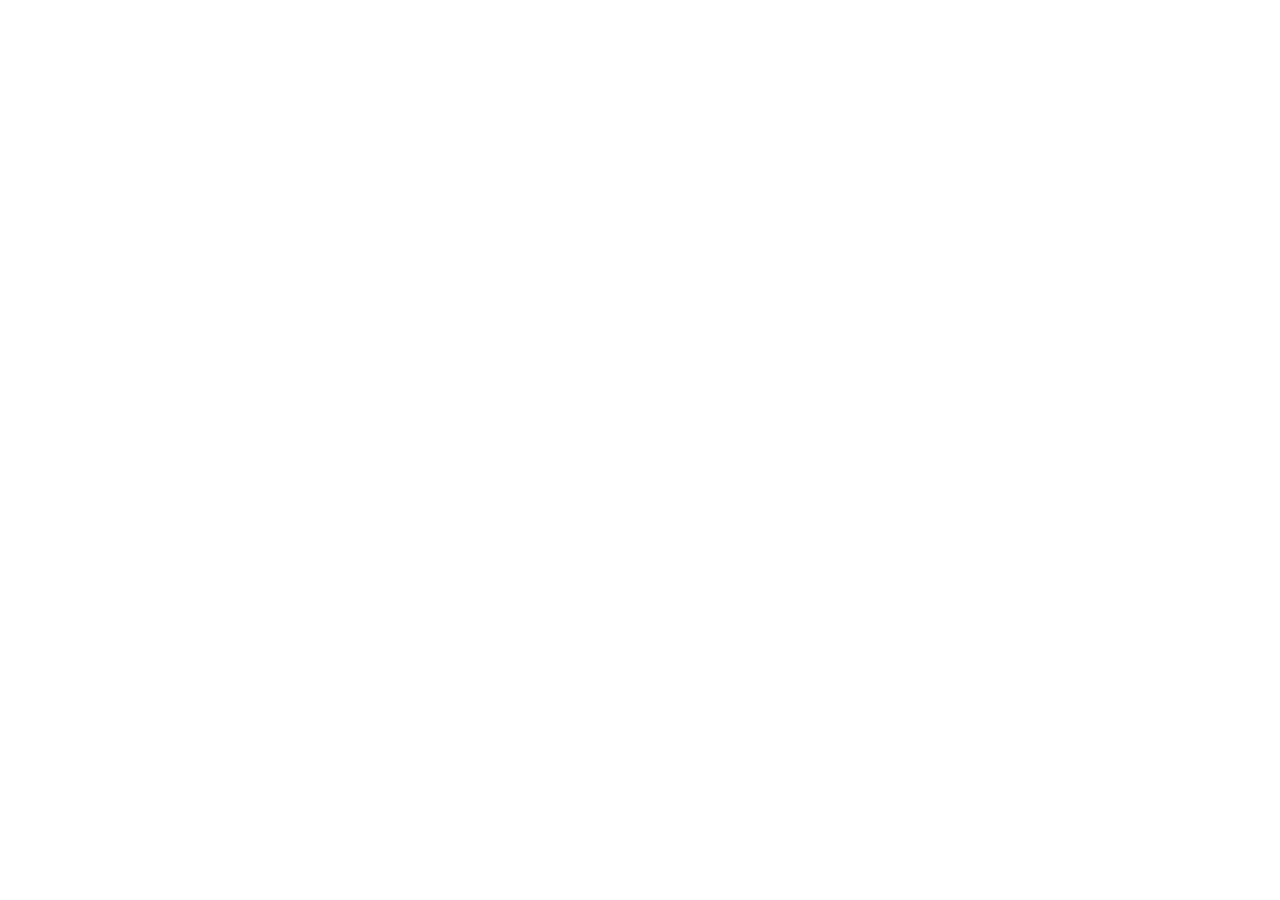
==== commit c52eb226: "Destek ve gizlilik sayfaları sherlockandmuffin.com'a taşındı (yönlendirme)" ====
--- a/index.html
+++ b/index.html
@@ -1,75 +1,14 @@
-<!doctype html><html lang="tr"><head><meta charset="utf-8"><meta name="viewport" content="width=device-width,initial-scale=1"><title>Kelime Madeni · Letter Lode · Mina de Letras · Mine de Lettres · Wortmine · Miniera di Lettere · Ordgruvan · Důl slov · Kopalnia Słów · Woordmijn · Tambang Kata — Destek / Support / Soporte / Suporte / Assistance / Hilfe / Supporto / Support / Podpora / Pomoc / Hulp / Dukungan</title><link rel="stylesheet" href="style.css"></head><body>
-<nav><a href="index.html">Destek / Support / Soporte / Suporte / Assistance / Hilfe / Supporto / Support / Podpora / Pomoc / Hulp / Dukungan</a><a href="privacy.html">Gizlilik / Privacy / Privacidad / Privacidade / Confidentialité / Datenschutz / Privacy / Integritet / Soukromí / Prywatność / Privacy / Privasi</a></nav>
-<h1>Kelime Madeni · Letter Lode · Mina de Letras</h1>
-<h2>Destek</h2>
-<p>Kelime Madeni, harf taşlarını kazıp kelime bulduğun sakin bir kelime bulmacasıdır. Soru, hata bildirimi ya da öneri için <a href="https://github.com/volkansuner/kelimemadeni-app/issues">GitHub üzerinden bir kayıt aç</a>. Mesajında cihaz modelini ve iOS sürümünü yazarsan sorunu daha hızlı çözebiliriz.</p>
-<p><b>Sık sorulanlar</b></p>
-<ul><li><b>Oyun dilini nasıl değiştiririm?</b> Ana ekrandan Ayarlar → Dil. Sözlük, arayüz ve oyunun adı birlikte değişir; her dilin ilerlemesi ayrı saklanır.</li>
-<li><b>İlerlemem nerede saklanıyor?</b> Yalnızca cihazında. Uygulamayı silersen ilerleme de silinir.</li></ul>
-<hr>
-<h2>Support</h2>
-<p>Letter Lode is a calm word puzzle where you dig out letter stones and find words. For questions, bug reports or suggestions, please <a href="https://github.com/volkansuner/kelimemadeni-app/issues">open an issue on GitHub</a>. Including your device model and iOS version helps us fix problems faster.</p>
-<p><b>FAQ</b></p>
-<ul><li><b>How do I change the game language?</b> Home → Settings → Language. The dictionary, interface and game name change together; progress is kept separately for each language.</li>
-<li><b>Where is my progress stored?</b> Only on your device. Deleting the app deletes your progress.</li></ul>
-<hr>
-<h2 lang="es">Soporte</h2>
-<p lang="es">Mina de Letras es un tranquilo juego de palabras en el que excavas fichas de letras y encuentras palabras. Para preguntas, errores o sugerencias, <a href="https://github.com/volkansuner/kelimemadeni-app/issues">abre una incidencia en GitHub</a>. Si indicas el modelo de tu dispositivo y la versión de iOS, podremos resolver el problema más rápido.</p>
-<p lang="es"><b>Preguntas frecuentes</b></p>
-<ul lang="es"><li><b>¿Cómo cambio el idioma del juego?</b> Inicio → Ajustes → Idioma. El diccionario, la interfaz y el nombre del juego cambian a la vez; el progreso se guarda por separado para cada idioma.</li>
-<li><b>¿Dónde se guarda mi progreso?</b> Solo en tu dispositivo. Si borras la app, también se borra tu progreso.</li></ul>
-<hr>
-<h2 lang="pt">Suporte</h2>
-<p lang="pt">Mina de Letras é um jogo de palavras tranquilo em que você escava peças de letras e encontra palavras. Para dúvidas, relatos de erros ou sugestões, <a href="https://github.com/volkansuner/kelimemadeni-app/issues">abra uma issue no GitHub</a>. Se você informar o modelo do seu aparelho e a versão do iOS, conseguimos resolver o problema mais rápido.</p>
-<p lang="pt"><b>Perguntas frequentes</b></p>
-<ul lang="pt"><li><b>Como mudo o idioma do jogo?</b> Início → Ajustes → Idioma. O dicionário, a interface e o nome do jogo mudam juntos; o progresso é guardado separadamente para cada idioma.</li>
-<li><b>Onde fica guardado o meu progresso?</b> Somente no seu aparelho. Se você apagar o app, o progresso também é apagado.</li></ul>
-<hr>
-<h2 lang="fr">Assistance</h2>
-<p lang="fr">Mine de Lettres est un jeu de mots tranquille où tu creuses des tuiles de lettres et trouves des mots. Pour une question, un signalement de bug ou une suggestion, <a href="https://github.com/volkansuner/kelimemadeni-app/issues">ouvre un ticket sur GitHub</a>. Si tu indiques le modèle de ton appareil et ta version d'iOS, nous pourrons résoudre le problème plus vite.</p>
-<p lang="fr"><b>Questions fréquentes</b></p>
-<ul lang="fr"><li><b>Comment changer la langue du jeu ?</b> Accueil → Réglages → Langue. Le dictionnaire, l'interface et le nom du jeu changent ensemble ; la progression est conservée séparément pour chaque langue.</li>
-<li><b>Où est stockée ma progression ?</b> Uniquement sur ton appareil. Si tu supprimes l'app, ta progression est supprimée aussi.</li></ul>
-<hr>
-<h2 lang="de">Hilfe</h2>
-<p lang="de">Wortmine ist ein ruhiges Wortspiel, in dem du Buchstabenkacheln ausgräbst und Wörter findest. Bei Fragen, Fehlermeldungen oder Vorschlägen <a href="https://github.com/volkansuner/kelimemadeni-app/issues">eröffne bitte ein Issue auf GitHub</a>. Wenn du das Gerätemodell und die iOS-Version angibst, können wir das Problem schneller lösen.</p>
-<p lang="de"><b>Häufige Fragen</b></p>
-<ul lang="de"><li><b>Wie ändere ich die Spielsprache?</b> Start → Einstellungen → Sprache. Wörterbuch, Oberfläche und Spielname wechseln gemeinsam; der Fortschritt wird für jede Sprache getrennt gespeichert.</li>
-<li><b>Wo wird mein Fortschritt gespeichert?</b> Nur auf deinem Gerät. Wenn du die App löschst, wird auch dein Fortschritt gelöscht.</li></ul>
-<hr>
-<h2 lang="it">Supporto</h2>
-<p lang="it">Miniera di Lettere è un tranquillo rompicapo di parole in cui scavi tessere di lettere e trovi parole. Per domande, segnalazioni di errori o suggerimenti, <a href="https://github.com/volkansuner/kelimemadeni-app/issues">apri una segnalazione su GitHub</a>. Se indichi il modello del dispositivo e la versione di iOS, risolveremo il problema più in fretta.</p>
-<p lang="it"><b>Domande frequenti</b></p>
-<ul lang="it"><li><b>Come cambio la lingua del gioco?</b> Home → Impostazioni → Lingua. Dizionario, interfaccia e nome del gioco cambiano insieme; i progressi sono salvati separatamente per ogni lingua.</li>
-<li><b>Dove sono salvati i miei progressi?</b> Solo sul tuo dispositivo. Se elimini l'app, vengono eliminati anche i progressi.</li></ul>
-<hr>
-<h2 lang="sv">Support</h2>
-<p lang="sv">Ordgruvan är ett lugnt ordpussel där du gräver fram bokstavsbrickor och hittar ord. Vid frågor, felrapporter eller förslag, <a href="https://github.com/volkansuner/kelimemadeni-app/issues">öppna ett ärende på GitHub</a>. Om du anger enhetens modell och iOS-version kan vi lösa problemet snabbare.</p>
-<p lang="sv"><b>Vanliga frågor</b></p>
-<ul lang="sv"><li><b>Hur byter jag språk i spelet?</b> Hem → Inställningar → Språk. Ordlista, gränssnitt och spelets namn byts tillsammans; framstegen sparas separat för varje språk.</li>
-<li><b>Var sparas mina framsteg?</b> Bara på din enhet. Om du tar bort appen tas även framstegen bort.</li></ul>
-<hr>
-<h2 lang="cs">Podpora</h2>
-<p lang="cs">Důl slov je klidná slovní hříčka, ve které vykopáváš písmenné dlaždice a hledáš slova. S dotazy, hlášením chyb nebo návrhy <a href="https://github.com/volkansuner/kelimemadeni-app/issues">otevři ticket na GitHubu</a>. Pokud uvedeš model zařízení a verzi iOS, vyřešíme problém rychleji.</p>
-<p lang="cs"><b>Časté dotazy</b></p>
-<ul lang="cs"><li><b>Jak změním jazyk hry?</b> Domů → Nastavení → Jazyk. Slovník, rozhraní i název hry se mění společně; postup se pro každý jazyk ukládá zvlášť.</li>
-<li><b>Kde se ukládá můj postup?</b> Jen v tvém zařízení. Když aplikaci smažeš, smaže se i postup.</li></ul>
-<hr>
-<h2 lang="pl">Pomoc</h2>
-<p lang="pl">Kopalnia Słów to spokojna łamigłówka słowna, w której wykopujesz kafle z literami i znajdujesz słowa. W sprawie pytań, błędów lub pomysłów <a href="https://github.com/volkansuner/kelimemadeni-app/issues">otwórz zgłoszenie na GitHubie</a>. Jeśli podasz model urządzenia i wersję iOS, szybciej rozwiążemy problem.</p>
-<p lang="pl"><b>Częste pytania</b></p>
-<ul lang="pl"><li><b>Jak zmienić język gry?</b> Ekran główny → Ustawienia → Język. Słownik, interfejs i nazwa gry zmieniają się razem; postępy są zapisywane osobno dla każdego języka.</li>
-<li><b>Gdzie są zapisane moje postępy?</b> Tylko na twoim urządzeniu. Po usunięciu aplikacji znikają też postępy.</li></ul>
-<hr>
-<h2 lang="nl">Hulp</h2>
-<p lang="nl">Woordmijn is een rustige woordpuzzel waarin je lettertegels uitgraaft en woorden vindt. Heb je vragen, wil je een fout melden of heb je een suggestie, <a href="https://github.com/volkansuner/kelimemadeni-app/issues">open dan een issue op GitHub</a>. Als je het apparaatmodel en de iOS-versie vermeldt, kunnen we het probleem sneller oplossen.</p>
-<p lang="nl"><b>Veelgestelde vragen</b></p>
-<ul lang="nl"><li><b>Hoe wijzig ik de taal van het spel?</b> Start → Instellingen → Taal. Woordenboek, interface en spelnaam wisselen mee; de voortgang wordt per taal apart bewaard.</li>
-<li><b>Waar wordt mijn voortgang opgeslagen?</b> Alleen op je apparaat. Als je de app verwijdert, verdwijnt ook je voortgang.</li></ul>
-<hr>
-<h2 lang="id">Dukungan</h2>
-<p lang="id">Tambang Kata adalah teka-teki kata yang santai tempat kamu menggali kotak huruf dan menemukan kata. Untuk pertanyaan, laporan bug, atau saran, <a href="https://github.com/volkansuner/kelimemadeni-app/issues">buka isu di GitHub</a>. Jika kamu menyertakan model perangkat dan versi iOS, kami bisa menyelesaikan masalah lebih cepat.</p>
-<p lang="id"><b>Pertanyaan umum</b></p>
-<ul lang="id"><li><b>Bagaimana cara mengganti bahasa permainan?</b> Beranda → Pengaturan → Bahasa. Kamus, antarmuka, dan nama permainan berganti bersama; progres disimpan terpisah untuk setiap bahasa.</li>
-<li><b>Di mana progresku disimpan?</b> Hanya di perangkatmu. Jika kamu menghapus aplikasi, progres juga terhapus.</li></ul>
-</body></html>
+<!DOCTYPE html>
+<html lang="en">
+<head>
+<meta charset="utf-8">
+<meta name="viewport" content="width=device-width,initial-scale=1">
+<title>Letter Lode support has moved</title>
+<link rel="canonical" href="https://sherlockandmuffin.com/letter-lode/">
+<meta http-equiv="refresh" content="0; url=https://sherlockandmuffin.com/letter-lode/">
+<script>location.replace("https://sherlockandmuffin.com/letter-lode/" + location.hash);</script>
+</head>
+<body>
+<p>This page has moved to <a href="https://sherlockandmuffin.com/letter-lode/">https://sherlockandmuffin.com/letter-lode/</a></p>
+</body>
+</html>
